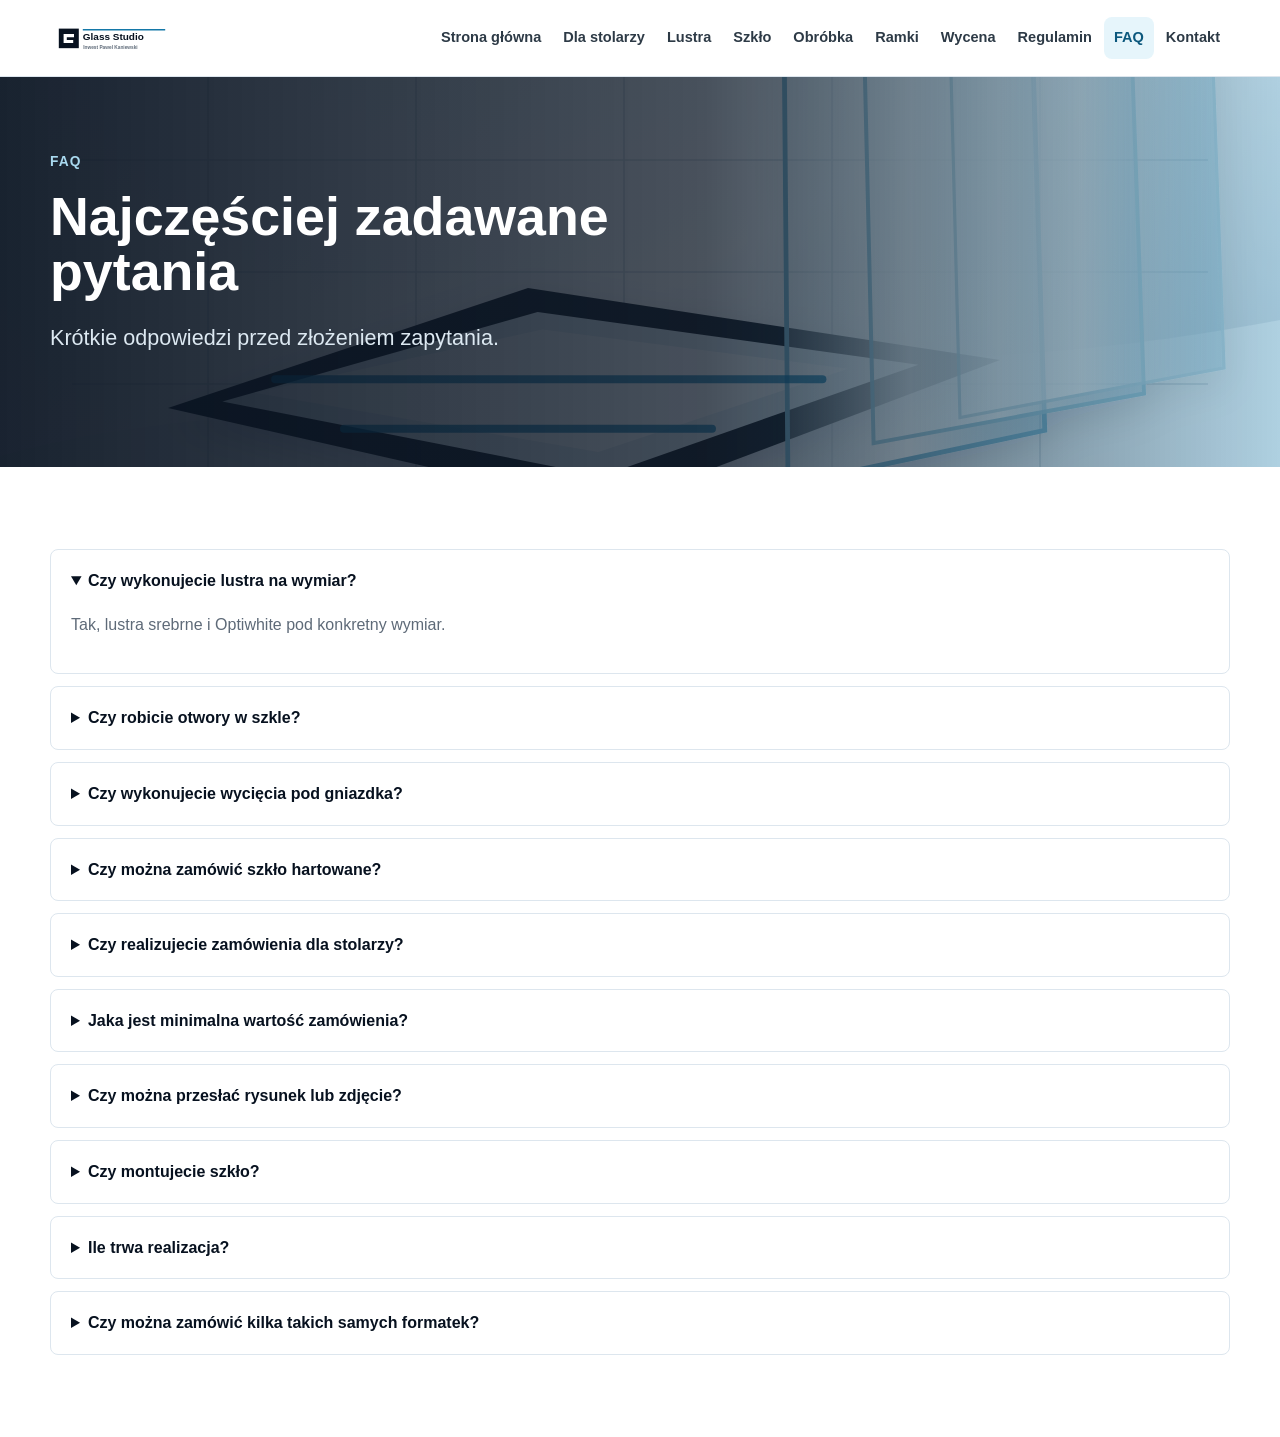
==== faq.html @ 5a6c8892 "Dodaj FAQ" ====
<!doctype html><html lang="pl"><head><meta charset="utf-8"><meta name="viewport" content="width=device-width, initial-scale=1"><title>FAQ | Glass Studio</title><meta name="description" content="Najczestsze pytania o szklo i lustra na wymiar."><link rel="stylesheet" href="css/style.css"></head><body><header class="naglowek"><div class="naglowek__inner"><a class="logo" href="index.html"><img src="images/logo-glass-studio.svg" alt="Glass Studio"></a><nav class="nav" data-nav><a href="index.html">Strona g&#322;&#243;wna</a><a href="dla-stolarzy.html">Dla stolarzy</a><a href="lustra-na-wymiar.html">Lustra</a><a href="szklo-na-wymiar.html">Szk&#322;o</a><a href="obrobka-szkla.html">Obr&#243;bka</a><a href="ramki-aluminiowe.html">Ramki</a><a href="formularz-wyceny.html">Wycena</a><a href="regulamin.html">Regulamin</a><a href="faq.html">FAQ</a><a href="kontakt.html">Kontakt</a></nav></div></header><main><section class="hero hero--podstrona"><div class="hero__tresc"><p class="eyebrow">FAQ</p><h1>Najcz&#281;&#347;ciej zadawane pytania</h1><p class="hero__lead">Kr&#243;tkie odpowiedzi przed z&#322;o&#380;eniem zapytania.</p></div></section><section class="sekcja sekcja--biala"><div class="kontener"><div class="faq-lista"><details open><summary>Czy wykonujecie lustra na wymiar?</summary><p>Tak, lustra srebrne i Optiwhite pod konkretny wymiar.</p></details><details><summary>Czy robicie otwory w szkle?</summary><p>Tak, po potwierdzeniu technologii i po&#322;o&#380;enia otwor&#243;w.</p></details><details><summary>Czy wykonujecie wyci&#281;cia pod gniazdka?</summary><p>Mo&#380;liwo&#347;&#263; zale&#380;y od rodzaju szk&#322;a i projektu.</p></details><details><summary>Czy mo&#380;na zam&#243;wi&#263; szk&#322;o hartowane?</summary><p>Tak, po wcze&#347;niejszej wycenie. Hartowanie odbywa si&#281; zewn&#281;trznie.</p></details><details><summary>Czy realizujecie zam&#243;wienia dla stolarzy?</summary><p>Tak, to jeden z g&#322;&#243;wnych kierunk&#243;w strony.</p></details><details><summary>Jaka jest minimalna warto&#347;&#263; zam&#243;wienia?</summary><p>Przyk&#322;adowo 50 z&#322; netto.</p></details><details><summary>Czy mo&#380;na przes&#322;a&#263; rysunek lub zdj&#281;cie?</summary><p>Tak, szczeg&#243;lnie przy otworach i wyci&#281;ciach.</p></details><details><summary>Czy montujecie szk&#322;o?</summary><p>Monta&#380; jest ustalany indywidualnie.</p></details><details><summary>Ile trwa realizacja?</summary><p>Orientacyjnie 2-10 dni roboczych, zale&#380;nie od zam&#243;wienia.</p></details><details><summary>Czy mo&#380;na zam&#243;wi&#263; kilka takich samych formatek?</summary><p>Tak, realizowane s&#261; powtarzalne formatki i serie.</p></details></div></div></section></main><script src="js/main.js"></script></body></html>
---- css/style.css ----
:root{--kolor-tlo:#f5f8fb;--kolor-panel:#fff;--kolor-tekst:#111827;--kolor-cichy:#5e6a78;--kolor-linia:#dde6ee;--kolor-grafit:#1f2933;--kolor-czarny:#07111f;--kolor-akcent:#1478a8;--kolor-akcent-ciemny:#0c587d;--kolor-akcent-jasny:#e6f5fb;--cien:0 18px 45px rgba(7,17,31,.12);--radius:8px;--szerokosc:1180px}*{box-sizing:border-box}html{scroll-behavior:smooth}body{margin:0;font-family:Inter,"Segoe UI",Arial,sans-serif;color:var(--kolor-tekst);background:var(--kolor-tlo);line-height:1.6}img{max-width:100%;display:block}a{color:inherit;text-decoration:none}p{margin:0 0 1rem}ul,ol{margin:0;padding-left:1.2rem}li+li{margin-top:.45rem}.kontener{width:min(100% - 32px,var(--szerokosc));margin:0 auto}.pasek-gora{background:var(--kolor-czarny);color:#dce8f1;font-size:.88rem}.pasek-gora__inner{width:min(100% - 32px,var(--szerokosc));min-height:42px;margin:0 auto;display:flex;align-items:center;justify-content:space-between;gap:18px}.pasek-gora strong{color:#fff}.pasek-gora__kontakt{color:#c0d0db}.naglowek{position:sticky;top:0;z-index:20;background:rgba(255,255,255,.96);border-bottom:1px solid var(--kolor-linia);backdrop-filter:blur(12px)}.naglowek__inner{width:min(100% - 32px,var(--szerokosc));min-height:76px;margin:0 auto;display:flex;align-items:center;justify-content:space-between;gap:22px}.logo{display:inline-flex;align-items:center;gap:12px;min-width:180px}.logo img{width:128px}.logo__tekst{display:grid;font-size:.78rem;color:var(--kolor-cichy);line-height:1.25}.logo__tekst strong{font-size:.98rem;color:var(--kolor-czarny)}.menu-toggle{display:none;width:44px;height:44px;border:1px solid var(--kolor-linia);border-radius:var(--radius);background:#fff;color:var(--kolor-czarny);align-items:center;justify-content:center;cursor:pointer}.menu-toggle span,.menu-toggle span:before,.menu-toggle span:after{display:block;width:20px;height:2px;background:currentColor;content:"";transition:transform .2s ease,opacity .2s ease}.menu-toggle span:before{transform:translateY(-7px)}.menu-toggle span:after{transform:translateY(5px)}.menu-toggle[aria-expanded=true] span{transform:rotate(45deg)}.menu-toggle[aria-expanded=true] span:before{transform:translateY(0) rotate(90deg)}.menu-toggle[aria-expanded=true] span:after{opacity:0}.nav{display:flex;align-items:center;gap:2px;flex-wrap:wrap;justify-content:flex-end}.nav a{padding:9px 10px;border-radius:var(--radius);color:#2d3a46;font-size:.91rem;font-weight:650;white-space:nowrap}.nav a:hover,.nav a[aria-current=page]{background:var(--kolor-akcent-jasny);color:var(--kolor-akcent-ciemny)}.hero{min-height:660px;display:grid;align-items:center;color:#fff;background:linear-gradient(90deg,rgba(7,17,31,.9),rgba(7,17,31,.68) 45%,rgba(7,17,31,.22)),url("../images/hero-produkcja-szkla.svg") center/cover no-repeat}.hero--podstrona{min-height:390px;background:linear-gradient(90deg,rgba(7,17,31,.92),rgba(7,17,31,.72) 55%,rgba(20,120,168,.28)),url("../images/hero-produkcja-szkla.svg") center/cover no-repeat}.hero__tresc{width:min(100% - 32px,var(--szerokosc));margin:0 auto;padding:74px 0 84px}.hero__tresc>*{max-width:760px}.eyebrow{margin:0 0 16px;color:#a9d9ef;font-size:.86rem;font-weight:800;letter-spacing:.08em;text-transform:uppercase}.hero h1{margin:0 0 22px;font-size:clamp(2.15rem,5vw,4.7rem);line-height:1.02;font-weight:850;letter-spacing:0}.hero--podstrona h1{font-size:clamp(2rem,4.2vw,3.7rem)}.hero__lead{margin-bottom:28px;color:#dce8f1;font-size:clamp(1.05rem,2vw,1.35rem);max-width:700px}.akcje{display:flex;align-items:center;gap:12px;flex-wrap:wrap}.button{display:inline-flex;align-items:center;justify-content:center;min-height:46px;padding:12px 18px;border:1px solid transparent;border-radius:var(--radius);font-weight:800;cursor:pointer;transition:transform .18s ease,background .18s ease}.button:hover{transform:translateY(-1px)}.button--primary{background:var(--kolor-akcent);color:#fff}.button--primary:hover{background:var(--kolor-akcent-ciemny)}.button--secondary{border-color:rgba(255,255,255,.45);color:#fff;background:rgba(255,255,255,.08)}.button--dark{background:var(--kolor-czarny);color:#fff}.button--light{background:#fff;color:var(--kolor-czarny)}.hero__metryki{display:grid;grid-template-columns:repeat(3,minmax(0,1fr));gap:1px;width:min(100% - 32px,var(--szerokosc));margin:-62px auto 0;background:var(--kolor-linia);box-shadow:var(--cien)}.metryka{min-height:124px;padding:26px;background:#fff}.metryka strong{display:block;color:var(--kolor-czarny);font-size:1.25rem;line-height:1.2}.metryka span{display:block;margin-top:8px;color:var(--kolor-cichy)}.sekcja{padding:82px 0}.sekcja--biala{background:#fff}.sekcja--ciemna{background:var(--kolor-czarny);color:#fff}.sekcja--akcent{background:var(--kolor-akcent-jasny)}.sekcja__naglowek{max-width:760px;margin-bottom:34px}.sekcja__naglowek h2,.tekst h2{margin:0 0 14px;color:var(--kolor-czarny);font-size:clamp(1.7rem,3vw,2.65rem);line-height:1.12}.sekcja--ciemna .sekcja__naglowek h2{color:#fff}.sekcja__naglowek p,.tekst p,.tekst li,.karta p{color:var(--kolor-cichy)}.sekcja--ciemna .sekcja__naglowek p,.sekcja--ciemna .karta p,.sekcja--ciemna .karta li{color:#c8d7e2}.siatka{display:grid;gap:18px}.siatka--3{grid-template-columns:repeat(3,minmax(0,1fr))}.siatka--2{grid-template-columns:repeat(2,minmax(0,1fr))}.karta{min-height:100%;padding:26px;background:#fff;border:1px solid var(--kolor-linia);border-radius:var(--radius)}.karta h3{margin:0 0 10px;color:var(--kolor-czarny);font-size:1.18rem;line-height:1.28}.karta--ciemna{background:#101b2a;border-color:rgba(255,255,255,.12)}.karta--ciemna h3{color:#fff}.numer{display:inline-flex;width:34px;height:34px;margin-bottom:18px;align-items:center;justify-content:center;border-radius:50%;background:var(--kolor-akcent);color:#fff;font-weight:850}.lista-znacznikow{display:flex;flex-wrap:wrap;gap:10px;padding:0;list-style:none}.lista-znacznikow li{margin:0;padding:8px 11px;border:1px solid var(--kolor-linia);border-radius:999px;background:#fff;color:#344353;font-weight:650;font-size:.92rem}.pasmo{padding:34px;display:grid;grid-template-columns:1fr auto;align-items:center;gap:22px;background:var(--kolor-grafit);color:#fff;border-radius:var(--radius)}.pasmo h2,.pasmo p{margin:0}.pasmo p{margin-top:8px;color:#d3e1eb}.uklad-tekst{display:grid;grid-template-columns:minmax(0,.9fr) minmax(0,1.1fr);gap:42px;align-items:start}.panel-boczny{position:sticky;top:104px;padding:26px;background:#fff;border:1px solid var(--kolor-linia);border-radius:var(--radius)}.panel-boczny h2{margin:0 0 12px;font-size:1.2rem}.panel-boczny a{display:block;padding:9px 0;color:var(--kolor-akcent-ciemny);font-weight:750}.tekst{padding:34px;background:#fff;border:1px solid var(--kolor-linia);border-radius:var(--radius)}.tekst+.tekst{margin-top:18px}.tekst h2{font-size:clamp(1.35rem,2.4vw,2rem)}.tekst h3{margin:24px 0 8px;color:var(--kolor-czarny)}.tekst .uwaga{padding:16px;border-left:4px solid var(--kolor-akcent);background:var(--kolor-akcent-jasny);color:#234153}.formularz{display:grid;gap:18px}.formularz__grid{display:grid;grid-template-columns:repeat(2,minmax(0,1fr));gap:18px}.pole{display:grid;gap:7px}.pole--pelne{grid-column:1/-1}label{color:var(--kolor-czarny);font-weight:750}input,select,textarea{width:100%;min-height:46px;padding:11px 12px;border:1px solid #ccd8e2;border-radius:var(--radius);background:#fff;color:var(--kolor-tekst);font:inherit}textarea{min-height:132px;resize:vertical}input:focus,select:focus,textarea:focus{outline:3px solid rgba(20,120,168,.18);border-color:var(--kolor-akcent)}.status-formularza{display:none;padding:14px 16px;border-radius:var(--radius);background:var(--kolor-akcent-jasny);color:#16425a;font-weight:700}.status-formularza.is-visible{display:block}.faq-lista{display:grid;gap:12px}.faq-lista details{background:#fff;border:1px solid var(--kolor-linia);border-radius:var(--radius)}.faq-lista summary{padding:18px 20px;cursor:pointer;color:var(--kolor-czarny);font-weight:800}.faq-lista details p{padding:0 20px 20px;color:var(--kolor-cichy)}.stopka{background:#07111f;color:#dce8f1}.stopka__grid{width:min(100% - 32px,var(--szerokosc));margin:0 auto;padding:54px 0;display:grid;grid-template-columns:1.2fr .8fr .8fr;gap:28px}.stopka h2,.stopka h3{margin:0 0 12px;color:#fff}.stopka p,.stopka a,.stopka li{color:#b8cad8}.stopka ul{padding:0;list-style:none}.stopka__dol{border-top:1px solid rgba(255,255,255,.12);padding:18px 0;color:#8ea4b4;font-size:.9rem}.stopka__dol .kontener{display:flex;justify-content:space-between;gap:18px;flex-wrap:wrap}@media(max-width:980px){.pasek-gora__inner{align-items:flex-start;flex-direction:column;padding:10px 0;gap:6px}.naglowek__inner{min-height:68px}.menu-toggle{display:inline-flex}.nav{position:absolute;top:100%;left:0;right:0;display:none;padding:12px 16px 18px;background:#fff;border-bottom:1px solid var(--kolor-linia);box-shadow:0 18px 30px rgba(7,17,31,.1)}.nav.is-open{display:grid;grid-template-columns:repeat(2,minmax(0,1fr))}.nav a{white-space:normal}.hero{min-height:600px;background:linear-gradient(90deg,rgba(7,17,31,.92),rgba(7,17,31,.72)),url("../images/hero-produkcja-szkla.svg") center/cover no-repeat}.hero__metryki,.siatka--3,.siatka--2,.uklad-tekst,.formularz__grid,.stopka__grid{grid-template-columns:1fr}.hero__metryki{margin-top:0}.panel-boczny{position:static}.pasmo{grid-template-columns:1fr}}@media(max-width:620px){.kontener,.pasek-gora__inner,.naglowek__inner,.hero__tresc,.hero__metryki,.stopka__grid{width:min(100% - 24px,var(--szerokosc))}.logo img{width:108px}.logo__tekst{display:none}.nav.is-open{grid-template-columns:1fr}.hero,.hero--podstrona{min-height:520px}.sekcja{padding:58px 0}.karta,.tekst,.panel-boczny,.pasmo{padding:22px}.akcje,.button{width:100%}.button{min-height:48px}}
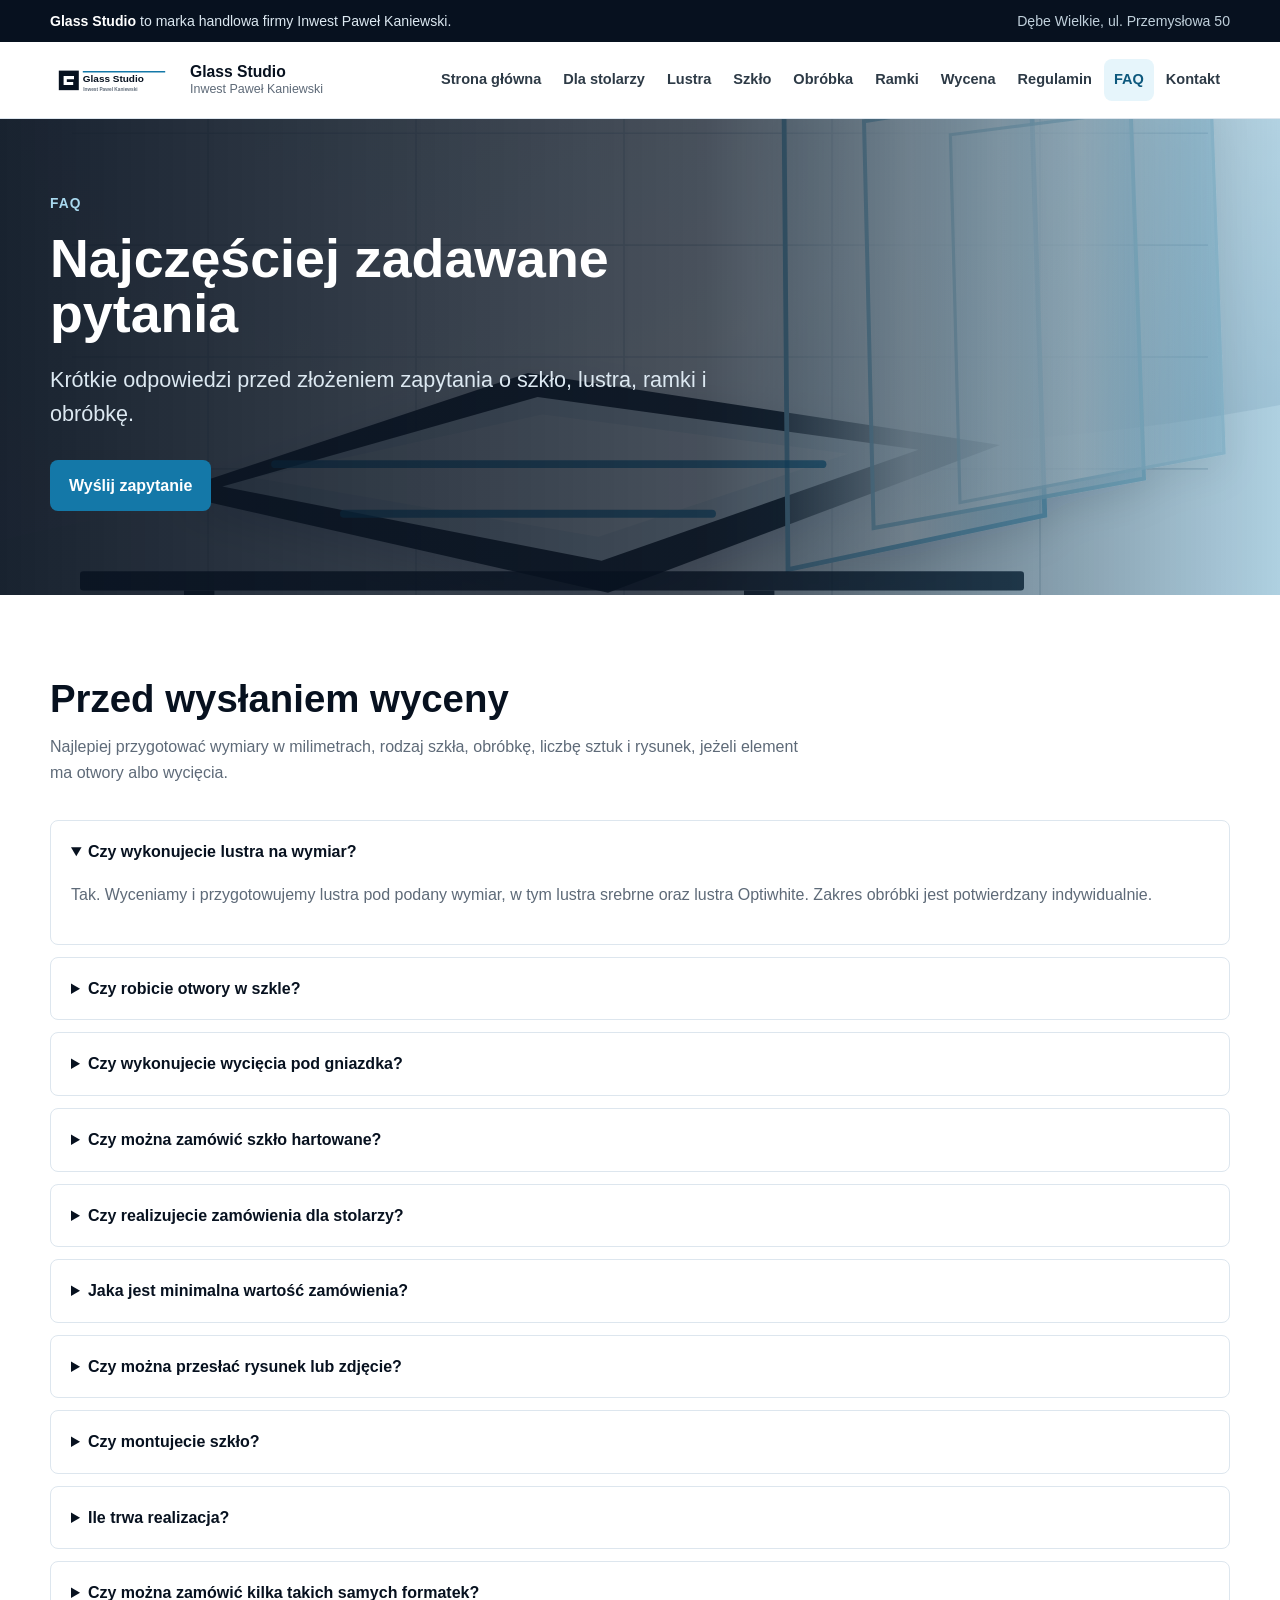
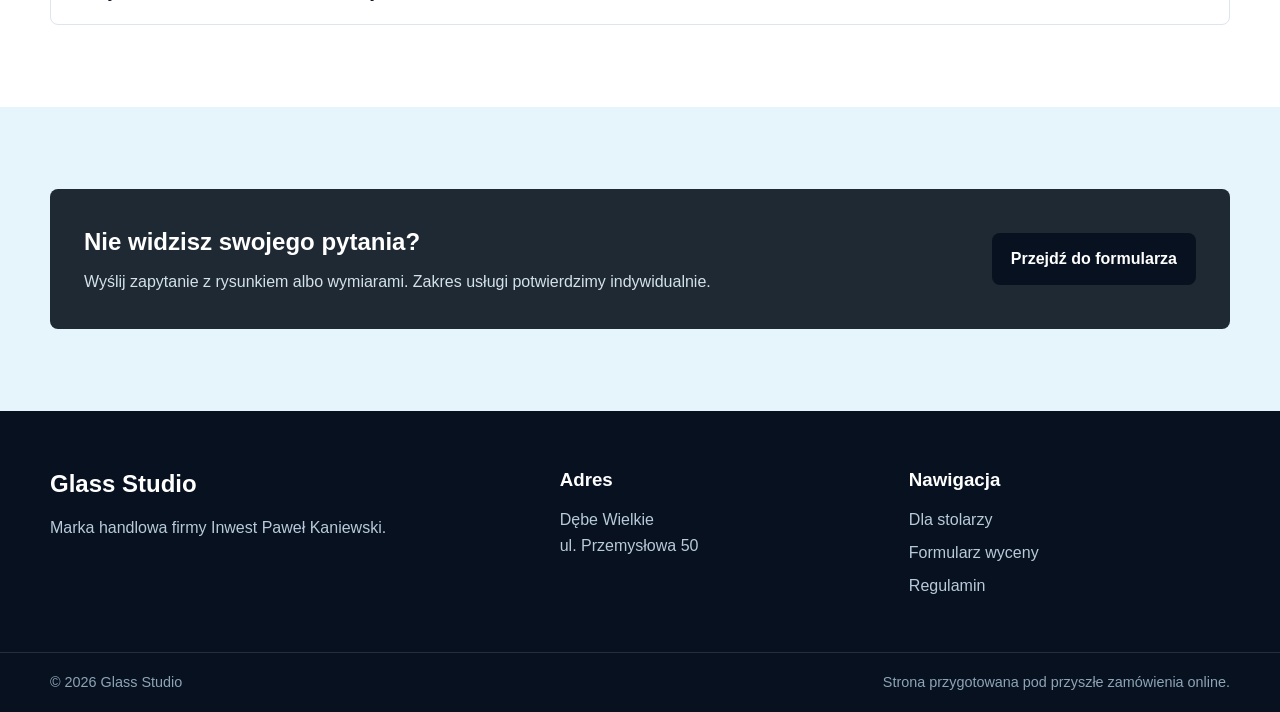
==== commit 1ced064f: "Expand FAQ page" ====
--- a/faq.html
+++ b/faq.html
@@ -1 +1 @@
-<!doctype html><html lang="pl"><head><meta charset="utf-8"><meta name="viewport" content="width=device-width, initial-scale=1"><title>FAQ | Glass Studio</title><meta name="description" content="Najczestsze pytania o szklo i lustra na wymiar."><link rel="stylesheet" href="css/style.css"></head><body><header class="naglowek"><div class="naglowek__inner"><a class="logo" href="index.html"><img src="images/logo-glass-studio.svg" alt="Glass Studio"></a><nav class="nav" data-nav><a href="index.html">Strona g&#322;&#243;wna</a><a href="dla-stolarzy.html">Dla stolarzy</a><a href="lustra-na-wymiar.html">Lustra</a><a href="szklo-na-wymiar.html">Szk&#322;o</a><a href="obrobka-szkla.html">Obr&#243;bka</a><a href="ramki-aluminiowe.html">Ramki</a><a href="formularz-wyceny.html">Wycena</a><a href="regulamin.html">Regulamin</a><a href="faq.html">FAQ</a><a href="kontakt.html">Kontakt</a></nav></div></header><main><section class="hero hero--podstrona"><div class="hero__tresc"><p class="eyebrow">FAQ</p><h1>Najcz&#281;&#347;ciej zadawane pytania</h1><p class="hero__lead">Kr&#243;tkie odpowiedzi przed z&#322;o&#380;eniem zapytania.</p></div></section><section class="sekcja sekcja--biala"><div class="kontener"><div class="faq-lista"><details open><summary>Czy wykonujecie lustra na wymiar?</summary><p>Tak, lustra srebrne i Optiwhite pod konkretny wymiar.</p></details><details><summary>Czy robicie otwory w szkle?</summary><p>Tak, po potwierdzeniu technologii i po&#322;o&#380;enia otwor&#243;w.</p></details><details><summary>Czy wykonujecie wyci&#281;cia pod gniazdka?</summary><p>Mo&#380;liwo&#347;&#263; zale&#380;y od rodzaju szk&#322;a i projektu.</p></details><details><summary>Czy mo&#380;na zam&#243;wi&#263; szk&#322;o hartowane?</summary><p>Tak, po wcze&#347;niejszej wycenie. Hartowanie odbywa si&#281; zewn&#281;trznie.</p></details><details><summary>Czy realizujecie zam&#243;wienia dla stolarzy?</summary><p>Tak, to jeden z g&#322;&#243;wnych kierunk&#243;w strony.</p></details><details><summary>Jaka jest minimalna warto&#347;&#263; zam&#243;wienia?</summary><p>Przyk&#322;adowo 50 z&#322; netto.</p></details><details><summary>Czy mo&#380;na przes&#322;a&#263; rysunek lub zdj&#281;cie?</summary><p>Tak, szczeg&#243;lnie przy otworach i wyci&#281;ciach.</p></details><details><summary>Czy montujecie szk&#322;o?</summary><p>Monta&#380; jest ustalany indywidualnie.</p></details><details><summary>Ile trwa realizacja?</summary><p>Orientacyjnie 2-10 dni roboczych, zale&#380;nie od zam&#243;wienia.</p></details><details><summary>Czy mo&#380;na zam&#243;wi&#263; kilka takich samych formatek?</summary><p>Tak, realizowane s&#261; powtarzalne formatki i serie.</p></details></div></div></section></main><script src="js/main.js"></script></body></html>
+<!doctype html><html lang="pl"><head><meta charset="utf-8"><meta name="viewport" content="width=device-width, initial-scale=1"><title>FAQ - Glass Studio</title><meta name="description" content="Najcz&#281;stsze pytania o lustra, szk&#322;o na wymiar, otwory, wyci&#281;cia, hartowanie, monta&#380; i zam&#243;wienia dla stolarzy."><link rel="stylesheet" href="css/style.css"></head><body><div class="pasek-gora"><div class="pasek-gora__inner"><span><strong>Glass Studio</strong> to marka handlowa firmy Inwest Pawe&#322; Kaniewski.</span><span class="pasek-gora__kontakt">D&#281;be Wielkie, ul. Przemys&#322;owa 50</span></div></div><header class="naglowek"><div class="naglowek__inner"><a class="logo" href="index.html"><img src="images/logo-glass-studio.svg" alt="Glass Studio"><span class="logo__tekst"><strong>Glass Studio</strong><span>Inwest Pawe&#322; Kaniewski</span></span></a><button class="menu-toggle" type="button" data-menu-toggle aria-label="Otw&#243;rz menu" aria-expanded="false"><span></span></button><nav class="nav" data-nav><a href="index.html">Strona g&#322;&#243;wna</a><a href="dla-stolarzy.html">Dla stolarzy</a><a href="lustra-na-wymiar.html">Lustra</a><a href="szklo-na-wymiar.html">Szk&#322;o</a><a href="obrobka-szkla.html">Obr&#243;bka</a><a href="ramki-aluminiowe.html">Ramki</a><a href="formularz-wyceny.html">Wycena</a><a href="regulamin.html">Regulamin</a><a href="faq.html" aria-current="page">FAQ</a><a href="kontakt.html">Kontakt</a></nav></div></header><main><section class="hero hero--podstrona"><div class="hero__tresc"><p class="eyebrow">FAQ</p><h1>Najcz&#281;&#347;ciej zadawane pytania</h1><p class="hero__lead">Kr&#243;tkie odpowiedzi przed z&#322;o&#380;eniem zapytania o szk&#322;o, lustra, ramki i obr&#243;bk&#281;.</p><a class="button button--primary" href="formularz-wyceny.html">Wy&#347;lij zapytanie</a></div></section><section class="sekcja sekcja--biala"><div class="kontener"><div class="sekcja__naglowek"><h2>Przed wys&#322;aniem wyceny</h2><p>Najlepiej przygotowa&#263; wymiary w milimetrach, rodzaj szk&#322;a, obr&#243;bk&#281;, liczb&#281; sztuk i rysunek, je&#380;eli element ma otwory albo wyci&#281;cia.</p></div><div class="faq-lista"><details open><summary>Czy wykonujecie lustra na wymiar?</summary><p>Tak. Wyceniamy i przygotowujemy lustra pod podany wymiar, w tym lustra srebrne oraz lustra Optiwhite. Zakres obr&#243;bki jest potwierdzany indywidualnie.</p></details><details><summary>Czy robicie otwory w szkle?</summary><p>Tak, mo&#380;liwo&#347;&#263; wykonania otwor&#243;w zale&#380;y od rodzaju szk&#322;a, grubo&#347;ci, po&#322;o&#380;enia otwor&#243;w i technologii. Do wyceny najlepiej do&#322;&#261;czy&#263; rysunek.</p></details><details><summary>Czy wykonujecie wyci&#281;cia pod gniazdka?</summary><p>Takie wyci&#281;cia mo&#380;na wyceni&#263; po przes&#322;aniu wymiar&#243;w i uk&#322;adu gniazdek. Realizacja zale&#380;y od rodzaju szk&#322;a i wymaga&#324; technicznych.</p></details><details><summary>Czy mo&#380;na zam&#243;wi&#263; szk&#322;o hartowane?</summary><p>Tak, jest mo&#380;liwo&#347;&#263; realizacji po wcze&#347;niejszej wycenie. Hartowanie jest us&#322;ug&#261; zewn&#281;trzn&#261;, dlatego termin i zakres s&#261; potwierdzane indywidualnie.</p></details><details><summary>Czy realizujecie zam&#243;wienia dla stolarzy?</summary><p>Tak. Strona jest przygotowywana szczeg&#243;lnie pod sta&#322;&#261; wsp&#243;&#322;prac&#281; ze stolarzami, producentami mebli i firmami zamawiaj&#261;cymi powtarzalne formatki.</p></details><details><summary>Jaka jest minimalna warto&#347;&#263; zam&#243;wienia?</summary><p>Przyk&#322;adowa minimalna warto&#347;&#263; zam&#243;wienia to 50 z&#322; netto. Minimalna powierzchnia rozliczeniowa jednej formatki to przyk&#322;adowo 0,2 m&#178;.</p></details><details><summary>Czy mo&#380;na przes&#322;a&#263; rysunek lub zdj&#281;cie?</summary><p>Tak. Przy niestandardowych elementach, otworach, wyci&#281;ciach i seriach powtarzalnych rysunek albo zdj&#281;cie bardzo przyspiesza wycen&#281;.</p></details><details><summary>Czy montujecie szk&#322;o?</summary><p>Monta&#380; jest ustalany indywidualnie. Mo&#380;liwo&#347;&#263; realizacji zale&#380;y od miejsca, rodzaju szk&#322;a, wymiar&#243;w i zakresu prac.</p></details><details><summary>Ile trwa realizacja?</summary><p>Orientacyjny termin to 2-10 dni roboczych, zale&#380;nie od rodzaju produktu, dost&#281;pno&#347;ci materia&#322;u i zakresu obr&#243;bki. Termin jest potwierdzany przy zam&#243;wieniu.</p></details><details><summary>Czy mo&#380;na zam&#243;wi&#263; kilka takich samych formatek?</summary><p>Tak. Glass Studio obs&#322;uguje powtarzalne formatki i zam&#243;wienia seryjne, szczeg&#243;lnie dla stolarzy oraz producent&#243;w mebli.</p></details></div></div></section><section class="sekcja sekcja--akcent"><div class="kontener"><div class="pasmo"><div><h2>Nie widzisz swojego pytania?</h2><p>Wy&#347;lij zapytanie z rysunkiem albo wymiarami. Zakres us&#322;ugi potwierdzimy indywidualnie.</p></div><a class="button button--dark" href="formularz-wyceny.html">Przejd&#378; do formularza</a></div></div></section></main><footer class="stopka"><div class="stopka__grid"><div><h2>Glass Studio</h2><p>Marka handlowa firmy Inwest Pawe&#322; Kaniewski.</p></div><div><h3>Adres</h3><p>D&#281;be Wielkie<br>ul. Przemys&#322;owa 50</p></div><div><h3>Nawigacja</h3><ul><li><a href="dla-stolarzy.html">Dla stolarzy</a></li><li><a href="formularz-wyceny.html">Formularz wyceny</a></li><li><a href="regulamin.html">Regulamin</a></li></ul></div></div><div class="stopka__dol"><div class="kontener"><span>&#169; 2026 Glass Studio</span><span>Strona przygotowana pod przysz&#322;e zam&#243;wienia online.</span></div></div></footer><script src="js/main.js"></script></body></html>
